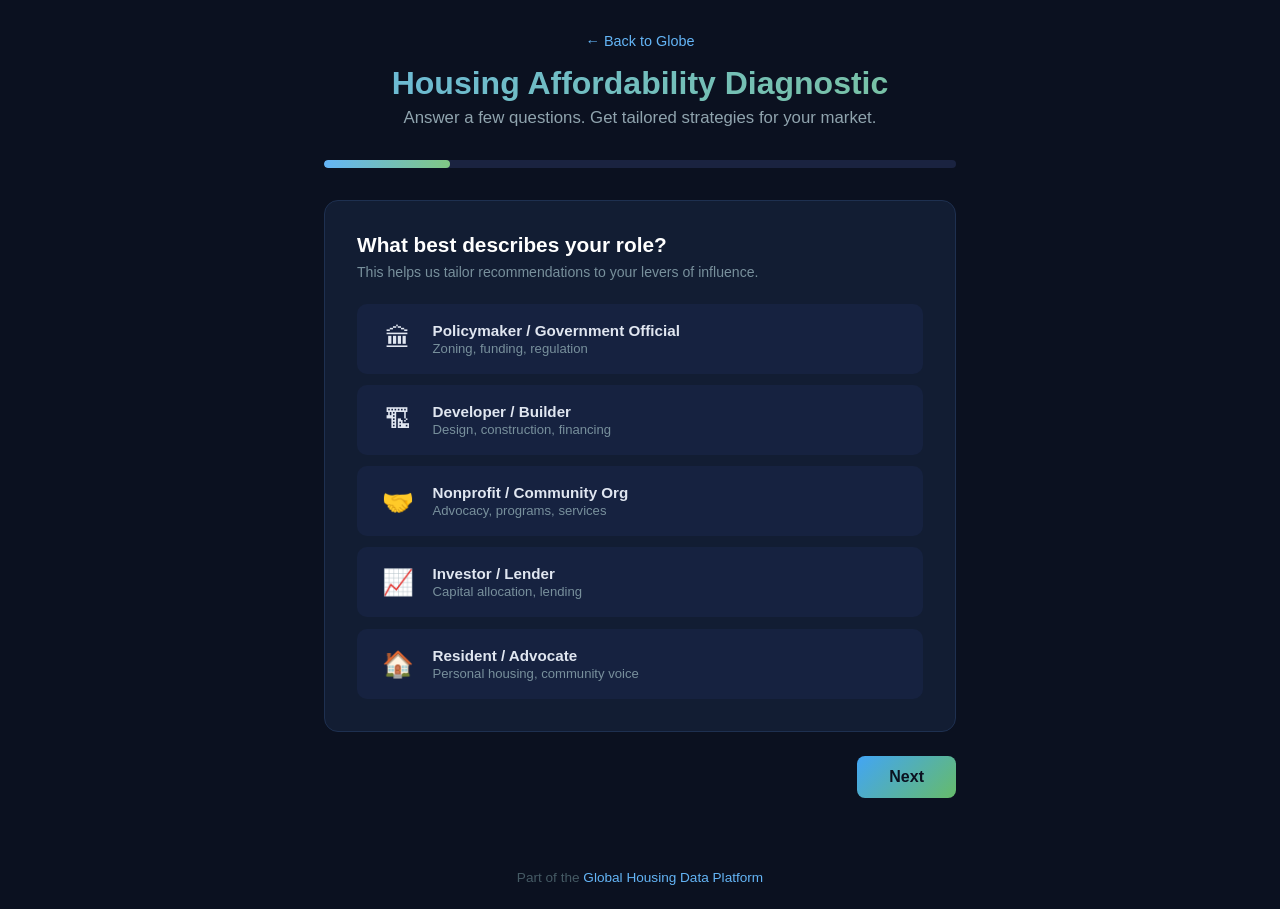
==== diagnostic.html @ 58e86ad8 "Add interactive Housing Affordability Diagnostic tool New standalone page (diagnostic.html) with a 5" ====
<!DOCTYPE html>
<html lang="en">
<head>
    <meta charset="UTF-8">
    <meta name="viewport" content="width=device-width, initial-scale=1.0">
    <title>Housing Affordability Diagnostic Tool</title>
    <link rel="stylesheet" href="diagnostic.css">
    <meta name="description" content="Interactive diagnostic tool for housing affordability — tailored strategies for policymakers, developers, and community organizations.">
</head>
<body>
    <header>
        <a href="index.html" class="back-link">&larr; Back to Globe</a>
        <h1>Housing Affordability Diagnostic</h1>
        <p class="subtitle">Answer a few questions. Get tailored strategies for your market.</p>
    </header>

    <main>
        <!-- Progress Bar -->
        <div class="progress-bar">
            <div class="progress-fill" id="progressFill"></div>
            <span class="progress-label" id="progressLabel">Step 1 of 5</span>
        </div>

        <!-- Question Card Container -->
        <div class="card" id="questionCard">
            <!-- Step content injected by JS -->
        </div>

        <!-- Navigation -->
        <div class="nav-buttons">
            <button id="btnBack" class="btn btn-secondary" onclick="goBack()" style="display:none;">Back</button>
            <button id="btnNext" class="btn btn-primary" onclick="goNext()">Next</button>
        </div>

        <!-- Results Panel (hidden until complete) -->
        <div id="resultsPanel" class="results-panel" style="display:none;">
            <h2>Your Diagnostic Results</h2>
            <div id="resultsContent"></div>
            <div class="results-actions">
                <button class="btn btn-primary" onclick="restartDiagnostic()">Start Over</button>
                <a href="index.html" class="btn btn-secondary">Explore the Globe</a>
            </div>
        </div>
    </main>

    <footer>
        <p>Part of the <a href="index.html">Global Housing Data Platform</a></p>
    </footer>

    <script src="diagnostic.js"></script>
</body>
</html>
---- diagnostic.css ----
*, *::before, *::after {
    box-sizing: border-box;
    margin: 0;
    padding: 0;
}

body {
    font-family: -apple-system, BlinkMacSystemFont, 'Segoe UI', Roboto, Oxygen, sans-serif;
    background: #0b1120;
    color: #e0e6f0;
    min-height: 100vh;
    display: flex;
    flex-direction: column;
}

/* ── Header ── */
header {
    text-align: center;
    padding: 2rem 1.5rem 1rem;
}

.back-link {
    display: inline-block;
    color: #64b5f6;
    text-decoration: none;
    font-size: 0.9rem;
    margin-bottom: 1rem;
    transition: color 0.2s;
}
.back-link:hover { color: #90caf9; }

header h1 {
    font-size: 2rem;
    font-weight: 700;
    background: linear-gradient(135deg, #64b5f6, #81c784);
    -webkit-background-clip: text;
    -webkit-text-fill-color: transparent;
    background-clip: text;
    margin-bottom: 0.4rem;
}

.subtitle {
    color: #90a4ae;
    font-size: 1.05rem;
}

/* ── Main ── */
main {
    flex: 1;
    max-width: 680px;
    width: 100%;
    margin: 0 auto;
    padding: 1rem 1.5rem 3rem;
}

/* ── Progress Bar ── */
.progress-bar {
    position: relative;
    height: 8px;
    background: #1a2340;
    border-radius: 4px;
    margin-bottom: 2rem;
    overflow: hidden;
}

.progress-fill {
    height: 100%;
    width: 20%;
    background: linear-gradient(90deg, #64b5f6, #81c784);
    border-radius: 4px;
    transition: width 0.4s ease;
}

.progress-label {
    position: absolute;
    right: 0;
    top: 14px;
    font-size: 0.78rem;
    color: #607d8b;
}

/* ── Card ── */
.card {
    background: #121d33;
    border: 1px solid #1e3050;
    border-radius: 14px;
    padding: 2rem;
    margin-bottom: 1.5rem;
    min-height: 280px;
    transition: opacity 0.25s ease;
}

.card h2 {
    font-size: 1.3rem;
    margin-bottom: 0.4rem;
    color: #fff;
}

.card p.hint {
    font-size: 0.88rem;
    color: #78909c;
    margin-bottom: 1.5rem;
}

/* ── Option Tiles ── */
.options {
    display: flex;
    flex-direction: column;
    gap: 0.7rem;
}

.option {
    display: flex;
    align-items: center;
    gap: 0.9rem;
    background: #162240;
    border: 2px solid transparent;
    border-radius: 10px;
    padding: 1rem 1.2rem;
    cursor: pointer;
    transition: border-color 0.2s, background 0.2s, transform 0.15s;
}

.option:hover {
    background: #1a2c52;
    border-color: #2a4a7a;
    transform: translateX(3px);
}

.option.selected {
    border-color: #64b5f6;
    background: #1b3260;
}

.option .icon {
    font-size: 1.6rem;
    flex-shrink: 0;
    width: 40px;
    text-align: center;
}

.option .label {
    font-weight: 600;
    font-size: 0.95rem;
    color: #e0e6f0;
}

.option .desc {
    font-size: 0.82rem;
    color: #78909c;
    margin-top: 2px;
}

/* ── Checkbox grid (multi-select) ── */
.checkbox-grid {
    display: grid;
    grid-template-columns: 1fr 1fr;
    gap: 0.6rem;
}

.checkbox-item {
    display: flex;
    align-items: center;
    gap: 0.6rem;
    background: #162240;
    border: 2px solid transparent;
    border-radius: 8px;
    padding: 0.75rem 1rem;
    cursor: pointer;
    transition: border-color 0.2s, background 0.2s;
    font-size: 0.9rem;
}

.checkbox-item:hover {
    background: #1a2c52;
    border-color: #2a4a7a;
}

.checkbox-item.selected {
    border-color: #81c784;
    background: #1b3250;
}

.checkbox-item .check {
    width: 20px;
    height: 20px;
    border: 2px solid #3a5070;
    border-radius: 4px;
    display: flex;
    align-items: center;
    justify-content: center;
    flex-shrink: 0;
    font-size: 0.8rem;
    transition: background 0.2s, border-color 0.2s;
}

.checkbox-item.selected .check {
    background: #81c784;
    border-color: #81c784;
    color: #0b1120;
}

/* ── Slider ── */
.slider-group {
    margin-bottom: 1.2rem;
}

.slider-group label {
    display: block;
    margin-bottom: 0.5rem;
    font-size: 0.9rem;
    color: #b0bec5;
}

.slider-group input[type="range"] {
    width: 100%;
    accent-color: #64b5f6;
}

.slider-labels {
    display: flex;
    justify-content: space-between;
    font-size: 0.78rem;
    color: #607d8b;
    margin-top: 0.25rem;
}

.slider-value {
    text-align: center;
    font-size: 1.1rem;
    font-weight: 700;
    color: #64b5f6;
    margin-top: 0.3rem;
}

/* ── Buttons ── */
.nav-buttons {
    display: flex;
    justify-content: space-between;
    gap: 1rem;
}

.btn {
    padding: 0.75rem 2rem;
    border: none;
    border-radius: 8px;
    font-size: 1rem;
    font-weight: 600;
    cursor: pointer;
    transition: background 0.2s, transform 0.1s;
    text-decoration: none;
    display: inline-block;
    text-align: center;
}

.btn:active { transform: scale(0.97); }

.btn-primary {
    background: linear-gradient(135deg, #42a5f5, #66bb6a);
    color: #0b1120;
    margin-left: auto;
}
.btn-primary:hover {
    background: linear-gradient(135deg, #64b5f6, #81c784);
}

.btn-secondary {
    background: #1a2340;
    color: #90a4ae;
    border: 1px solid #2a3a5a;
}
.btn-secondary:hover {
    background: #1e2d50;
    color: #b0bec5;
}

/* ── Results Panel ── */
.results-panel {
    animation: fadeUp 0.5s ease;
}

.results-panel h2 {
    font-size: 1.5rem;
    margin-bottom: 1.5rem;
    background: linear-gradient(135deg, #64b5f6, #81c784);
    -webkit-background-clip: text;
    -webkit-text-fill-color: transparent;
    background-clip: text;
}

.result-section {
    background: #121d33;
    border: 1px solid #1e3050;
    border-radius: 12px;
    padding: 1.5rem;
    margin-bottom: 1.2rem;
}

.result-section h3 {
    font-size: 1.1rem;
    color: #fff;
    margin-bottom: 0.6rem;
    display: flex;
    align-items: center;
    gap: 0.5rem;
}

.result-section ul {
    list-style: none;
    padding: 0;
}

.result-section li {
    padding: 0.5rem 0;
    border-bottom: 1px solid #1a2540;
    font-size: 0.92rem;
    color: #b0bec5;
    line-height: 1.5;
}

.result-section li:last-child { border-bottom: none; }

.result-section li strong {
    color: #e0e6f0;
}

.tag {
    display: inline-block;
    font-size: 0.75rem;
    font-weight: 600;
    padding: 0.2rem 0.6rem;
    border-radius: 20px;
    margin-right: 0.4rem;
    margin-bottom: 0.3rem;
}

.tag-high { background: #2e7d32; color: #c8e6c9; }
.tag-medium { background: #f57f17; color: #fff8e1; }
.tag-quick { background: #1565c0; color: #bbdefb; }

.impact-bar {
    height: 6px;
    background: #1a2340;
    border-radius: 3px;
    margin-top: 0.4rem;
    overflow: hidden;
}

.impact-bar-fill {
    height: 100%;
    border-radius: 3px;
    transition: width 0.6s ease;
}

.impact-high { background: #66bb6a; }
.impact-medium { background: #ffa726; }
.impact-low { background: #42a5f5; }

.results-actions {
    display: flex;
    gap: 1rem;
    margin-top: 2rem;
    justify-content: center;
}

.profile-summary {
    background: #0e1828;
    border: 1px solid #1e3050;
    border-radius: 10px;
    padding: 1.2rem;
    margin-bottom: 1.5rem;
    display: flex;
    flex-wrap: wrap;
    gap: 0.8rem;
}

.profile-item {
    font-size: 0.85rem;
    color: #78909c;
}

.profile-item span {
    color: #64b5f6;
    font-weight: 600;
}

/* ── Animations ── */
@keyframes fadeUp {
    from { opacity: 0; transform: translateY(20px); }
    to   { opacity: 1; transform: translateY(0); }
}

/* ── Footer ── */
footer {
    text-align: center;
    padding: 1.5rem;
    color: #455a64;
    font-size: 0.85rem;
}

footer a { color: #64b5f6; text-decoration: none; }
footer a:hover { text-decoration: underline; }

/* ── Responsive ── */
@media (max-width: 600px) {
    main { padding: 1rem; }
    .card { padding: 1.5rem; }
    .checkbox-grid { grid-template-columns: 1fr; }
    header h1 { font-size: 1.5rem; }
    .btn { padding: 0.65rem 1.4rem; font-size: 0.9rem; }
}
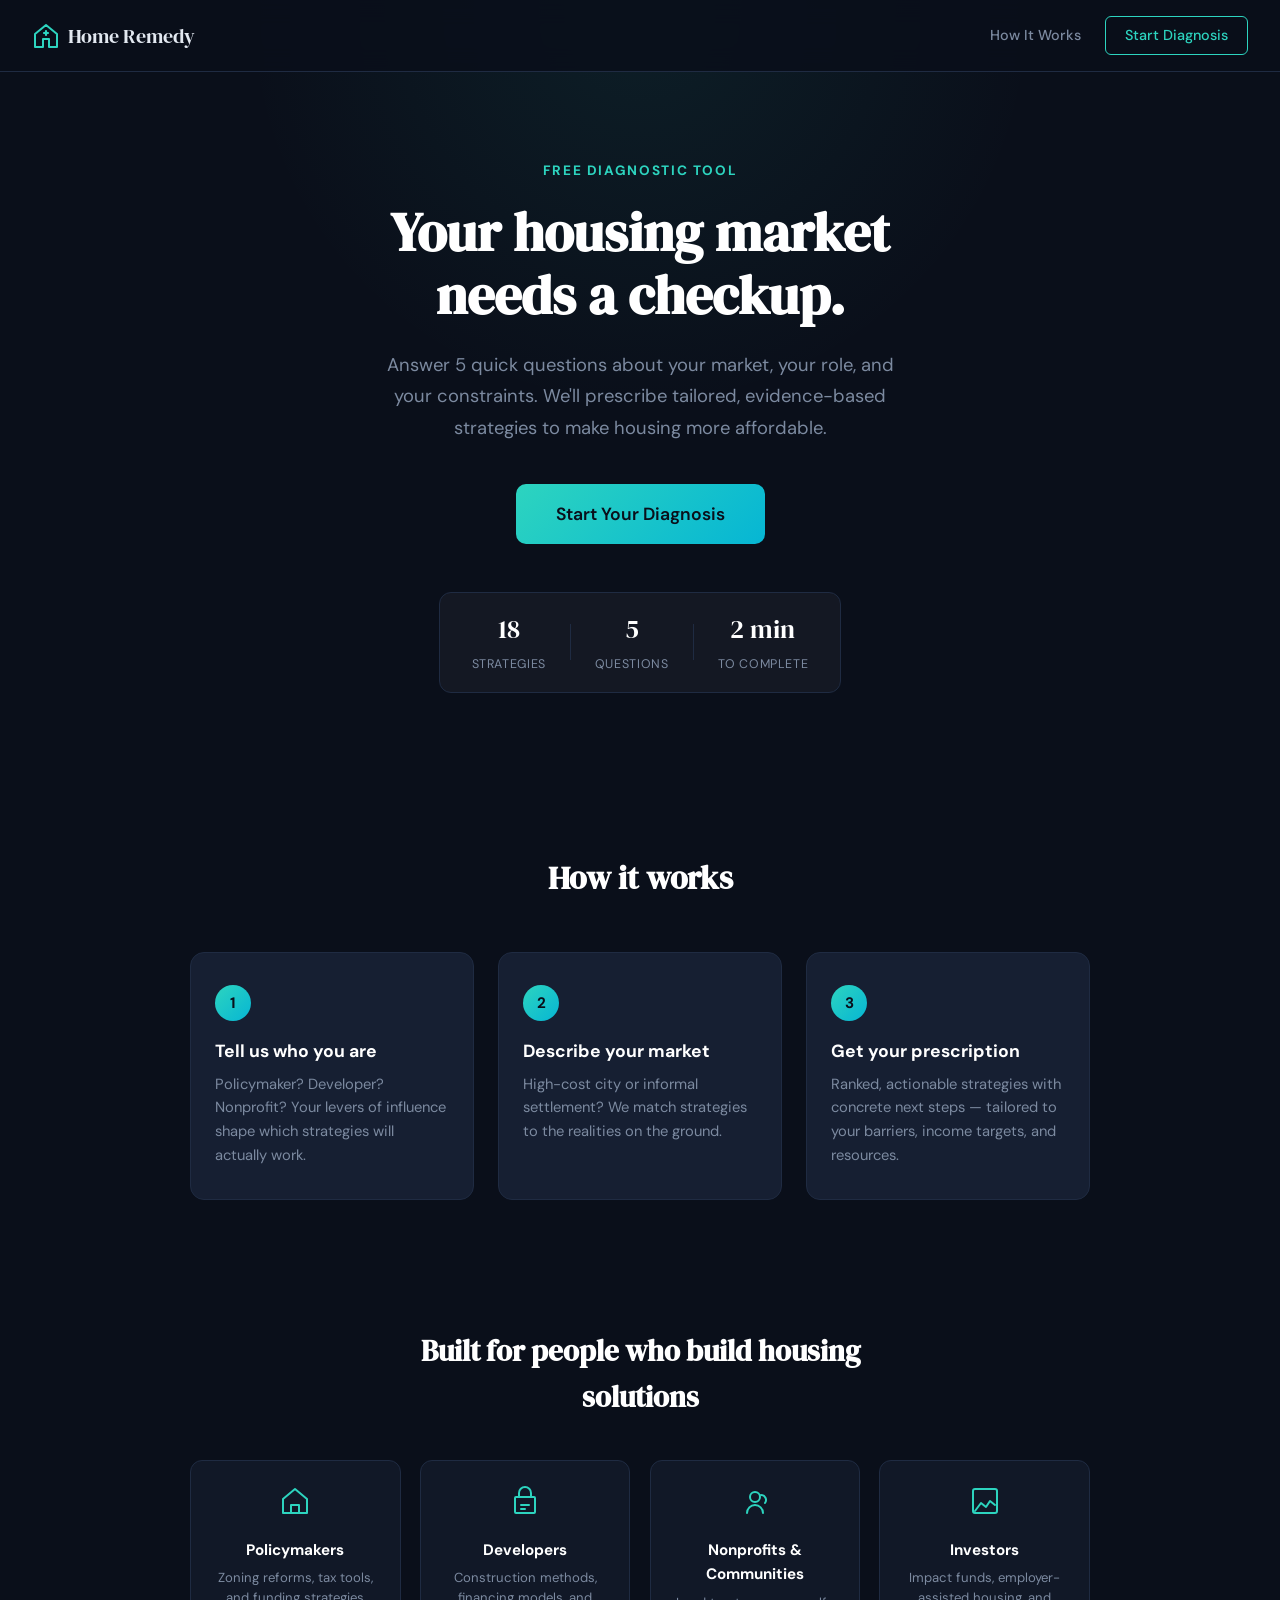
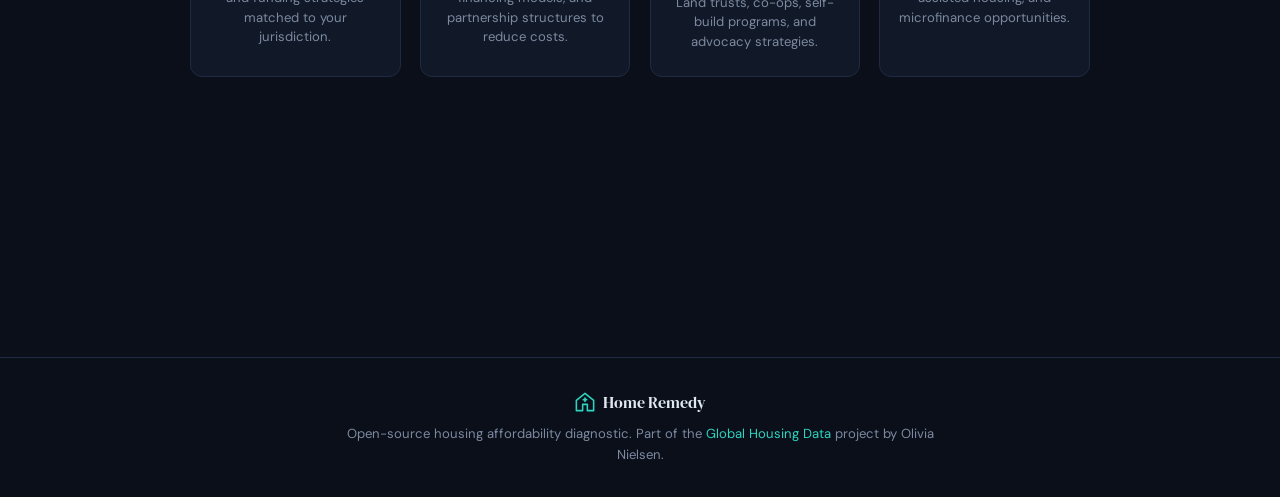
==== commit 4870be7a: "Rebrand diagnostic as Home Remedy — standalone housing affordability site Full redesign with its own" ====
--- a/diagnostic.html
+++ b/diagnostic.html
@@ -3,48 +3,162 @@
 <head>
     <meta charset="UTF-8">
     <meta name="viewport" content="width=device-width, initial-scale=1.0">
-    <title>Housing Affordability Diagnostic Tool</title>
+    <title>Home Remedy — Prescriptions for Housing Affordability</title>
     <link rel="stylesheet" href="diagnostic.css">
-    <meta name="description" content="Interactive diagnostic tool for housing affordability — tailored strategies for policymakers, developers, and community organizations.">
+    <meta name="description" content="Home Remedy: Answer 5 quick questions about your housing market and get tailored, actionable strategies to improve affordability. Built for policymakers, developers, and communities.">
+    <meta property="og:title" content="Home Remedy — Housing Affordability Diagnostic">
+    <meta property="og:description" content="5 questions. Tailored strategies. Take the free housing affordability diagnostic.">
+    <meta property="og:type" content="website">
+    <link rel="preconnect" href="https://fonts.googleapis.com">
+    <link rel="preconnect" href="https://fonts.gstatic.com" crossorigin>
+    <link href="https://fonts.googleapis.com/css2?family=DM+Sans:ital,wght@0,400;0,500;0,700&family=DM+Serif+Display&display=swap" rel="stylesheet">
 </head>
 <body>
-    <header>
-        <a href="index.html" class="back-link">&larr; Back to Globe</a>
-        <h1>Housing Affordability Diagnostic</h1>
-        <p class="subtitle">Answer a few questions. Get tailored strategies for your market.</p>
-    </header>
 
-    <main>
-        <!-- Progress Bar -->
-        <div class="progress-bar">
-            <div class="progress-fill" id="progressFill"></div>
-            <span class="progress-label" id="progressLabel">Step 1 of 5</span>
+    <!-- ── Navigation ── -->
+    <nav class="site-nav">
+        <a href="diagnostic.html" class="nav-logo">
+            <svg class="logo-icon" width="28" height="28" viewBox="0 0 28 28" fill="none">
+                <path d="M14 3L3 12v13h8v-8h6v8h8V12L14 3z" stroke="currentColor" stroke-width="2" stroke-linejoin="round" fill="none"/>
+                <path d="M12 11h4M14 9v4" stroke="currentColor" stroke-width="2.2" stroke-linecap="round"/>
+            </svg>
+            Home Remedy
+        </a>
+        <div class="nav-links">
+            <a href="#how-it-works">How It Works</a>
+            <a href="#diagnostic" class="nav-cta">Start Diagnosis</a>
         </div>
+    </nav>
 
-        <!-- Question Card Container -->
-        <div class="card" id="questionCard">
-            <!-- Step content injected by JS -->
-        </div>
-
-        <!-- Navigation -->
-        <div class="nav-buttons">
-            <button id="btnBack" class="btn btn-secondary" onclick="goBack()" style="display:none;">Back</button>
-            <button id="btnNext" class="btn btn-primary" onclick="goNext()">Next</button>
-        </div>
-
-        <!-- Results Panel (hidden until complete) -->
-        <div id="resultsPanel" class="results-panel" style="display:none;">
-            <h2>Your Diagnostic Results</h2>
-            <div id="resultsContent"></div>
-            <div class="results-actions">
-                <button class="btn btn-primary" onclick="restartDiagnostic()">Start Over</button>
-                <a href="index.html" class="btn btn-secondary">Explore the Globe</a>
+    <!-- ── Hero ── -->
+    <section class="hero" id="hero">
+        <div class="hero-inner">
+            <p class="hero-eyebrow">Free diagnostic tool</p>
+            <h1>Your housing market<br>needs a checkup.</h1>
+            <p class="hero-sub">Answer 5 quick questions about your market, your role, and your constraints. We'll prescribe tailored, evidence-based strategies to make housing more affordable.</p>
+            <div class="hero-actions">
+                <a href="#diagnostic" class="btn btn-primary btn-lg" onclick="startDiagnostic()">Start Your Diagnosis</a>
+            </div>
+            <div class="hero-stats">
+                <div class="hero-stat">
+                    <span class="stat-number">18</span>
+                    <span class="stat-label">Strategies</span>
+                </div>
+                <div class="hero-stat-divider"></div>
+                <div class="hero-stat">
+                    <span class="stat-number">5</span>
+                    <span class="stat-label">Questions</span>
+                </div>
+                <div class="hero-stat-divider"></div>
+                <div class="hero-stat">
+                    <span class="stat-number">2 min</span>
+                    <span class="stat-label">To complete</span>
+                </div>
             </div>
         </div>
-    </main>
+        <div class="hero-bg-glow"></div>
+    </section>
 
-    <footer>
-        <p>Part of the <a href="index.html">Global Housing Data Platform</a></p>
+    <!-- ── How It Works ── -->
+    <section class="how-section" id="how-it-works">
+        <h2>How it works</h2>
+        <div class="steps-grid">
+            <div class="step-card">
+                <div class="step-number">1</div>
+                <h3>Tell us who you are</h3>
+                <p>Policymaker? Developer? Nonprofit? Your levers of influence shape which strategies will actually work.</p>
+            </div>
+            <div class="step-card">
+                <div class="step-number">2</div>
+                <h3>Describe your market</h3>
+                <p>High-cost city or informal settlement? We match strategies to the realities on the ground.</p>
+            </div>
+            <div class="step-card">
+                <div class="step-number">3</div>
+                <h3>Get your prescription</h3>
+                <p>Ranked, actionable strategies with concrete next steps — tailored to your barriers, income targets, and resources.</p>
+            </div>
+        </div>
+    </section>
+
+    <!-- ── Who It's For ── -->
+    <section class="audience-section">
+        <h2>Built for people who build housing solutions</h2>
+        <div class="audience-grid">
+            <div class="audience-card">
+                <div class="audience-icon">
+                    <svg width="32" height="32" viewBox="0 0 32 32" fill="none"><path d="M16 4L4 14v14h24V14L16 4z" stroke="currentColor" stroke-width="2" stroke-linejoin="round"/><path d="M12 28v-8h8v8" stroke="currentColor" stroke-width="2" stroke-linejoin="round"/></svg>
+                </div>
+                <h3>Policymakers</h3>
+                <p>Zoning reforms, tax tools, and funding strategies matched to your jurisdiction.</p>
+            </div>
+            <div class="audience-card">
+                <div class="audience-icon">
+                    <svg width="32" height="32" viewBox="0 0 32 32" fill="none"><rect x="6" y="12" width="20" height="16" rx="1" stroke="currentColor" stroke-width="2"/><path d="M10 12V8a6 6 0 0112 0v4" stroke="currentColor" stroke-width="2"/><path d="M12 20h8M12 24h4" stroke="currentColor" stroke-width="2" stroke-linecap="round"/></svg>
+                </div>
+                <h3>Developers</h3>
+                <p>Construction methods, financing models, and partnership structures to reduce costs.</p>
+            </div>
+            <div class="audience-card">
+                <div class="audience-icon">
+                    <svg width="32" height="32" viewBox="0 0 32 32" fill="none"><circle cx="16" cy="12" r="5" stroke="currentColor" stroke-width="2"/><path d="M8 28c0-4.4 3.6-8 8-8s8 3.6 8 8" stroke="currentColor" stroke-width="2" stroke-linecap="round"/><path d="M22 10a5 5 0 014 8" stroke="currentColor" stroke-width="2" stroke-linecap="round"/></svg>
+                </div>
+                <h3>Nonprofits & Communities</h3>
+                <p>Land trusts, co-ops, self-build programs, and advocacy strategies.</p>
+            </div>
+            <div class="audience-card">
+                <div class="audience-icon">
+                    <svg width="32" height="32" viewBox="0 0 32 32" fill="none"><path d="M6 26l6-8 5 4 4-6 5 4" stroke="currentColor" stroke-width="2" stroke-linecap="round" stroke-linejoin="round"/><rect x="4" y="4" width="24" height="24" rx="2" stroke="currentColor" stroke-width="2"/></svg>
+                </div>
+                <h3>Investors</h3>
+                <p>Impact funds, employer-assisted housing, and microfinance opportunities.</p>
+            </div>
+        </div>
+    </section>
+
+    <!-- ── Diagnostic Tool ── -->
+    <section class="diagnostic-section" id="diagnostic">
+        <div class="diagnostic-container">
+            <!-- Progress Bar -->
+            <div class="progress-bar" id="progressBar" style="display:none;">
+                <div class="progress-fill" id="progressFill"></div>
+                <span class="progress-label" id="progressLabel">Step 1 of 5</span>
+            </div>
+
+            <!-- Question Card -->
+            <div class="card" id="questionCard" style="display:none;"></div>
+
+            <!-- Navigation -->
+            <div class="nav-buttons" id="navButtons" style="display:none;">
+                <button id="btnBack" class="btn btn-secondary" onclick="goBack()" style="display:none;">Back</button>
+                <button id="btnNext" class="btn btn-primary" onclick="goNext()">Next</button>
+            </div>
+
+            <!-- Results -->
+            <div id="resultsPanel" class="results-panel" style="display:none;">
+                <h2>Your Prescription</h2>
+                <p class="results-subtitle">Based on your answers, here are the strategies most likely to move the needle.</p>
+                <div id="resultsContent"></div>
+                <div class="results-actions">
+                    <button class="btn btn-primary" onclick="restartDiagnostic()">Run Again</button>
+                    <a href="index.html" class="btn btn-outline">Explore Global Data</a>
+                </div>
+            </div>
+        </div>
+    </section>
+
+    <!-- ── Footer ── -->
+    <footer class="site-footer">
+        <div class="footer-inner">
+            <div class="footer-brand">
+                <svg class="logo-icon" width="22" height="22" viewBox="0 0 28 28" fill="none">
+                    <path d="M14 3L3 12v13h8v-8h6v8h8V12L14 3z" stroke="currentColor" stroke-width="2" stroke-linejoin="round" fill="none"/>
+                    <path d="M12 11h4M14 9v4" stroke="currentColor" stroke-width="2.2" stroke-linecap="round"/>
+                </svg>
+                Home Remedy
+            </div>
+            <p class="footer-note">Open-source housing affordability diagnostic. Part of the <a href="index.html">Global Housing Data</a> project by Olivia Nielsen.</p>
+        </div>
     </footer>
 
     <script src="diagnostic.js"></script>
--- a/diagnostic.css
+++ b/diagnostic.css
@@ -1,64 +1,310 @@
+/* ═══════════════════════════════════════════════
+   Home Remedy — Prescriptions for Housing Affordability
+   ═══════════════════════════════════════════════ */
+
+:root {
+    --bg:       #0a0f1a;
+    --surface:  #111827;
+    --card:     #161f32;
+    --border:   #1f2b42;
+    --text:     #e2e8f0;
+    --muted:    #7c8aa0;
+    --accent:   #2dd4bf;
+    --accent2:  #f97316;
+    --grad:     linear-gradient(135deg, #2dd4bf, #06b6d4);
+    --font:     'DM Sans', -apple-system, BlinkMacSystemFont, 'Segoe UI', sans-serif;
+    --serif:    'DM Serif Display', Georgia, serif;
+}
+
 *, *::before, *::after {
     box-sizing: border-box;
     margin: 0;
     padding: 0;
 }
 
+html {
+    scroll-behavior: smooth;
+}
+
 body {
-    font-family: -apple-system, BlinkMacSystemFont, 'Segoe UI', Roboto, Oxygen, sans-serif;
-    background: #0b1120;
-    color: #e0e6f0;
-    min-height: 100vh;
-    display: flex;
-    flex-direction: column;
-}
-
-/* ── Header ── */
-header {
-    text-align: center;
-    padding: 2rem 1.5rem 1rem;
-}
-
-.back-link {
-    display: inline-block;
-    color: #64b5f6;
+    font-family: var(--font);
+    background: var(--bg);
+    color: var(--text);
+    line-height: 1.6;
+    -webkit-font-smoothing: antialiased;
+}
+
+/* ── Navigation ── */
+.site-nav {
+    position: fixed;
+    top: 0;
+    left: 0;
+    right: 0;
+    z-index: 100;
+    display: flex;
+    align-items: center;
+    justify-content: space-between;
+    padding: 1rem 2rem;
+    background: rgba(10, 15, 26, 0.85);
+    backdrop-filter: blur(12px);
+    border-bottom: 1px solid var(--border);
+}
+
+.nav-logo {
+    display: flex;
+    align-items: center;
+    gap: 0.5rem;
+    font-family: var(--serif);
+    font-size: 1.25rem;
+    color: var(--text);
+    text-decoration: none;
+}
+
+.logo-icon { color: var(--accent); }
+
+.nav-links {
+    display: flex;
+    align-items: center;
+    gap: 1.5rem;
+}
+
+.nav-links a {
+    color: var(--muted);
     text-decoration: none;
     font-size: 0.9rem;
+    font-weight: 500;
+    transition: color 0.2s;
+}
+
+.nav-links a:hover { color: var(--text); }
+
+.nav-cta {
+    padding: 0.45rem 1.2rem !important;
+    border: 1.5px solid var(--accent) !important;
+    border-radius: 6px;
+    color: var(--accent) !important;
+    transition: background 0.2s, color 0.2s !important;
+}
+
+.nav-cta:hover {
+    background: var(--accent) !important;
+    color: var(--bg) !important;
+}
+
+/* ── Hero ── */
+.hero {
+    position: relative;
+    padding: 10rem 2rem 5rem;
+    text-align: center;
+    overflow: hidden;
+}
+
+.hero-inner {
+    max-width: 700px;
+    margin: 0 auto;
+    position: relative;
+    z-index: 1;
+}
+
+.hero-eyebrow {
+    font-size: 0.85rem;
+    font-weight: 700;
+    letter-spacing: 0.12em;
+    text-transform: uppercase;
+    color: var(--accent);
+    margin-bottom: 1.2rem;
+}
+
+.hero h1 {
+    font-family: var(--serif);
+    font-size: 3.4rem;
+    line-height: 1.15;
+    color: #fff;
+    margin-bottom: 1.5rem;
+}
+
+.hero-sub {
+    font-size: 1.15rem;
+    color: var(--muted);
+    max-width: 520px;
+    margin: 0 auto 2.5rem;
+    line-height: 1.7;
+}
+
+.hero-actions {
+    margin-bottom: 3rem;
+}
+
+.hero-stats {
+    display: inline-flex;
+    align-items: center;
+    gap: 1.5rem;
+    padding: 1rem 2rem;
+    background: rgba(255,255,255,0.04);
+    border: 1px solid var(--border);
+    border-radius: 12px;
+}
+
+.hero-stat { text-align: center; }
+
+.stat-number {
+    display: block;
+    font-family: var(--serif);
+    font-size: 1.6rem;
+    color: #fff;
+}
+
+.stat-label {
+    font-size: 0.78rem;
+    color: var(--muted);
+    text-transform: uppercase;
+    letter-spacing: 0.05em;
+}
+
+.hero-stat-divider {
+    width: 1px;
+    height: 36px;
+    background: var(--border);
+}
+
+.hero-bg-glow {
+    position: absolute;
+    top: -50%;
+    left: 50%;
+    transform: translateX(-50%);
+    width: 800px;
+    height: 800px;
+    background: radial-gradient(circle, rgba(45,212,191,0.08) 0%, transparent 70%);
+    pointer-events: none;
+}
+
+/* ── How It Works ── */
+.how-section {
+    padding: 5rem 2rem;
+    text-align: center;
+}
+
+.how-section h2 {
+    font-family: var(--serif);
+    font-size: 2rem;
+    color: #fff;
+    margin-bottom: 3rem;
+}
+
+.steps-grid {
+    display: grid;
+    grid-template-columns: repeat(3, 1fr);
+    gap: 1.5rem;
+    max-width: 900px;
+    margin: 0 auto;
+}
+
+.step-card {
+    background: var(--card);
+    border: 1px solid var(--border);
+    border-radius: 14px;
+    padding: 2rem 1.5rem;
+    text-align: left;
+}
+
+.step-number {
+    display: inline-flex;
+    align-items: center;
+    justify-content: center;
+    width: 36px;
+    height: 36px;
+    background: var(--grad);
+    color: var(--bg);
+    font-weight: 700;
+    font-size: 0.95rem;
+    border-radius: 50%;
     margin-bottom: 1rem;
-    transition: color 0.2s;
-}
-.back-link:hover { color: #90caf9; }
-
-header h1 {
-    font-size: 2rem;
-    font-weight: 700;
-    background: linear-gradient(135deg, #64b5f6, #81c784);
-    -webkit-background-clip: text;
-    -webkit-text-fill-color: transparent;
-    background-clip: text;
+}
+
+.step-card h3 {
+    font-size: 1.1rem;
+    color: #fff;
+    margin-bottom: 0.5rem;
+}
+
+.step-card p {
+    font-size: 0.92rem;
+    color: var(--muted);
+    line-height: 1.6;
+}
+
+/* ── Audience ── */
+.audience-section {
+    padding: 3rem 2rem 5rem;
+    text-align: center;
+}
+
+.audience-section h2 {
+    font-family: var(--serif);
+    font-size: 1.8rem;
+    color: #fff;
+    margin-bottom: 2.5rem;
+    max-width: 500px;
+    margin-left: auto;
+    margin-right: auto;
+}
+
+.audience-grid {
+    display: grid;
+    grid-template-columns: repeat(4, 1fr);
+    gap: 1.2rem;
+    max-width: 900px;
+    margin: 0 auto;
+}
+
+.audience-card {
+    background: var(--surface);
+    border: 1px solid var(--border);
+    border-radius: 12px;
+    padding: 1.5rem 1rem;
+    text-align: center;
+    transition: border-color 0.2s, transform 0.2s;
+}
+
+.audience-card:hover {
+    border-color: var(--accent);
+    transform: translateY(-3px);
+}
+
+.audience-icon {
+    color: var(--accent);
+    margin-bottom: 0.8rem;
+}
+
+.audience-card h3 {
+    font-size: 0.95rem;
+    color: #fff;
     margin-bottom: 0.4rem;
 }
 
-.subtitle {
-    color: #90a4ae;
-    font-size: 1.05rem;
-}
-
-/* ── Main ── */
-main {
-    flex: 1;
+.audience-card p {
+    font-size: 0.82rem;
+    color: var(--muted);
+    line-height: 1.5;
+}
+
+/* ── Diagnostic Section ── */
+.diagnostic-section {
+    padding: 3rem 2rem 5rem;
+    min-height: 200px;
+}
+
+.diagnostic-container {
     max-width: 680px;
-    width: 100%;
     margin: 0 auto;
-    padding: 1rem 1.5rem 3rem;
 }
 
 /* ── Progress Bar ── */
 .progress-bar {
     position: relative;
-    height: 8px;
-    background: #1a2340;
-    border-radius: 4px;
+    height: 6px;
+    background: var(--surface);
+    border-radius: 3px;
     margin-bottom: 2rem;
     overflow: hidden;
 }
@@ -66,39 +312,40 @@
 .progress-fill {
     height: 100%;
     width: 20%;
-    background: linear-gradient(90deg, #64b5f6, #81c784);
-    border-radius: 4px;
+    background: var(--grad);
+    border-radius: 3px;
     transition: width 0.4s ease;
 }
 
 .progress-label {
     position: absolute;
     right: 0;
-    top: 14px;
+    top: 12px;
     font-size: 0.78rem;
-    color: #607d8b;
-}
-
-/* ── Card ── */
+    color: var(--muted);
+}
+
+/* ── Question Card ── */
 .card {
-    background: #121d33;
-    border: 1px solid #1e3050;
-    border-radius: 14px;
-    padding: 2rem;
+    background: var(--card);
+    border: 1px solid var(--border);
+    border-radius: 16px;
+    padding: 2.5rem 2rem;
     margin-bottom: 1.5rem;
     min-height: 280px;
-    transition: opacity 0.25s ease;
+    animation: fadeUp 0.35s ease;
 }
 
 .card h2 {
-    font-size: 1.3rem;
-    margin-bottom: 0.4rem;
+    font-family: var(--serif);
+    font-size: 1.4rem;
+    margin-bottom: 0.3rem;
     color: #fff;
 }
 
 .card p.hint {
     font-size: 0.88rem;
-    color: #78909c;
+    color: var(--muted);
     margin-bottom: 1.5rem;
 }
 
@@ -106,14 +353,14 @@
 .options {
     display: flex;
     flex-direction: column;
-    gap: 0.7rem;
+    gap: 0.6rem;
 }
 
 .option {
     display: flex;
     align-items: center;
     gap: 0.9rem;
-    background: #162240;
+    background: var(--surface);
     border: 2px solid transparent;
     border-radius: 10px;
     padding: 1rem 1.2rem;
@@ -122,36 +369,36 @@
 }
 
 .option:hover {
-    background: #1a2c52;
-    border-color: #2a4a7a;
+    background: #1a2744;
+    border-color: #2a4a6a;
     transform: translateX(3px);
 }
 
 .option.selected {
-    border-color: #64b5f6;
-    background: #1b3260;
+    border-color: var(--accent);
+    background: rgba(45,212,191,0.08);
 }
 
 .option .icon {
-    font-size: 1.6rem;
+    font-size: 1.5rem;
     flex-shrink: 0;
-    width: 40px;
+    width: 36px;
     text-align: center;
 }
 
 .option .label {
     font-weight: 600;
     font-size: 0.95rem;
-    color: #e0e6f0;
+    color: var(--text);
 }
 
 .option .desc {
     font-size: 0.82rem;
-    color: #78909c;
-    margin-top: 2px;
-}
-
-/* ── Checkbox grid (multi-select) ── */
+    color: var(--muted);
+    margin-top: 1px;
+}
+
+/* ── Checkbox Grid ── */
 .checkbox-grid {
     display: grid;
     grid-template-columns: 1fr 1fr;
@@ -162,7 +409,7 @@
     display: flex;
     align-items: center;
     gap: 0.6rem;
-    background: #162240;
+    background: var(--surface);
     border: 2px solid transparent;
     border-radius: 8px;
     padding: 0.75rem 1rem;
@@ -172,13 +419,13 @@
 }
 
 .checkbox-item:hover {
-    background: #1a2c52;
-    border-color: #2a4a7a;
+    background: #1a2744;
+    border-color: #2a4a6a;
 }
 
 .checkbox-item.selected {
-    border-color: #81c784;
-    background: #1b3250;
+    border-color: var(--accent);
+    background: rgba(45,212,191,0.08);
 }
 
 .checkbox-item .check {
@@ -195,42 +442,9 @@
 }
 
 .checkbox-item.selected .check {
-    background: #81c784;
-    border-color: #81c784;
-    color: #0b1120;
-}
-
-/* ── Slider ── */
-.slider-group {
-    margin-bottom: 1.2rem;
-}
-
-.slider-group label {
-    display: block;
-    margin-bottom: 0.5rem;
-    font-size: 0.9rem;
-    color: #b0bec5;
-}
-
-.slider-group input[type="range"] {
-    width: 100%;
-    accent-color: #64b5f6;
-}
-
-.slider-labels {
-    display: flex;
-    justify-content: space-between;
-    font-size: 0.78rem;
-    color: #607d8b;
-    margin-top: 0.25rem;
-}
-
-.slider-value {
-    text-align: center;
-    font-size: 1.1rem;
-    font-weight: 700;
-    color: #64b5f6;
-    margin-top: 0.3rem;
+    background: var(--accent);
+    border-color: var(--accent);
+    color: var(--bg);
 }
 
 /* ── Buttons ── */
@@ -244,10 +458,11 @@
     padding: 0.75rem 2rem;
     border: none;
     border-radius: 8px;
+    font-family: var(--font);
     font-size: 1rem;
     font-weight: 600;
     cursor: pointer;
-    transition: background 0.2s, transform 0.1s;
+    transition: background 0.2s, transform 0.1s, box-shadow 0.2s;
     text-decoration: none;
     display: inline-block;
     text-align: center;
@@ -256,53 +471,108 @@
 .btn:active { transform: scale(0.97); }
 
 .btn-primary {
-    background: linear-gradient(135deg, #42a5f5, #66bb6a);
-    color: #0b1120;
+    background: var(--grad);
+    color: var(--bg);
     margin-left: auto;
 }
+
 .btn-primary:hover {
-    background: linear-gradient(135deg, #64b5f6, #81c784);
+    box-shadow: 0 4px 20px rgba(45,212,191,0.3);
+}
+
+.btn-lg {
+    padding: 1rem 2.5rem;
+    font-size: 1.1rem;
+    border-radius: 10px;
 }
 
 .btn-secondary {
-    background: #1a2340;
-    color: #90a4ae;
-    border: 1px solid #2a3a5a;
-}
+    background: var(--surface);
+    color: var(--muted);
+    border: 1px solid var(--border);
+}
+
 .btn-secondary:hover {
-    background: #1e2d50;
-    color: #b0bec5;
-}
-
-/* ── Results Panel ── */
+    background: var(--card);
+    color: var(--text);
+}
+
+.btn-outline {
+    background: transparent;
+    color: var(--accent);
+    border: 1.5px solid var(--accent);
+    padding: 0.75rem 2rem;
+    border-radius: 8px;
+    font-family: var(--font);
+    font-size: 1rem;
+    font-weight: 600;
+    cursor: pointer;
+    text-decoration: none;
+    display: inline-block;
+    transition: background 0.2s, color 0.2s;
+}
+
+.btn-outline:hover {
+    background: var(--accent);
+    color: var(--bg);
+}
+
+/* ── Results ── */
 .results-panel {
     animation: fadeUp 0.5s ease;
 }
 
 .results-panel h2 {
-    font-size: 1.5rem;
+    font-family: var(--serif);
+    font-size: 2rem;
+    color: #fff;
+    margin-bottom: 0.3rem;
+}
+
+.results-subtitle {
+    color: var(--muted);
+    font-size: 1rem;
+    margin-bottom: 2rem;
+}
+
+.profile-summary {
+    background: var(--surface);
+    border: 1px solid var(--border);
+    border-radius: 12px;
+    padding: 1.2rem 1.5rem;
     margin-bottom: 1.5rem;
-    background: linear-gradient(135deg, #64b5f6, #81c784);
-    -webkit-background-clip: text;
-    -webkit-text-fill-color: transparent;
-    background-clip: text;
+    display: flex;
+    flex-wrap: wrap;
+    gap: 0.5rem 1.5rem;
+}
+
+.profile-item {
+    font-size: 0.85rem;
+    color: var(--muted);
+}
+
+.profile-item span {
+    color: var(--accent);
+    font-weight: 600;
 }
 
 .result-section {
-    background: #121d33;
-    border: 1px solid #1e3050;
-    border-radius: 12px;
+    background: var(--card);
+    border: 1px solid var(--border);
+    border-radius: 14px;
     padding: 1.5rem;
-    margin-bottom: 1.2rem;
+    margin-bottom: 1rem;
+    transition: border-color 0.2s;
+}
+
+.result-section:hover {
+    border-color: #2a3d5a;
 }
 
 .result-section h3 {
     font-size: 1.1rem;
     color: #fff;
-    margin-bottom: 0.6rem;
-    display: flex;
-    align-items: center;
-    gap: 0.5rem;
+    margin-bottom: 0.4rem;
 }
 
 .result-section ul {
@@ -311,101 +581,114 @@
 }
 
 .result-section li {
-    padding: 0.5rem 0;
-    border-bottom: 1px solid #1a2540;
-    font-size: 0.92rem;
-    color: #b0bec5;
-    line-height: 1.5;
+    padding: 0.45rem 0;
+    border-bottom: 1px solid rgba(255,255,255,0.04);
+    font-size: 0.9rem;
+    color: #94a3b8;
+    line-height: 1.55;
 }
 
 .result-section li:last-child { border-bottom: none; }
-
-.result-section li strong {
-    color: #e0e6f0;
-}
 
 .tag {
     display: inline-block;
-    font-size: 0.75rem;
-    font-weight: 600;
-    padding: 0.2rem 0.6rem;
+    font-size: 0.72rem;
+    font-weight: 700;
+    padding: 0.2rem 0.65rem;
     border-radius: 20px;
-    margin-right: 0.4rem;
+    margin-right: 0.35rem;
     margin-bottom: 0.3rem;
-}
-
-.tag-high { background: #2e7d32; color: #c8e6c9; }
-.tag-medium { background: #f57f17; color: #fff8e1; }
-.tag-quick { background: #1565c0; color: #bbdefb; }
+    letter-spacing: 0.02em;
+}
+
+.tag-high    { background: rgba(45,212,191,0.15); color: #2dd4bf; }
+.tag-medium  { background: rgba(249,115,22,0.15); color: #fb923c; }
+.tag-quick   { background: rgba(96,165,250,0.15); color: #60a5fa; }
 
 .impact-bar {
-    height: 6px;
-    background: #1a2340;
-    border-radius: 3px;
-    margin-top: 0.4rem;
+    height: 4px;
+    background: var(--surface);
+    border-radius: 2px;
+    margin-top: 0.5rem;
     overflow: hidden;
 }
 
 .impact-bar-fill {
     height: 100%;
-    border-radius: 3px;
+    border-radius: 2px;
     transition: width 0.6s ease;
 }
 
-.impact-high { background: #66bb6a; }
-.impact-medium { background: #ffa726; }
-.impact-low { background: #42a5f5; }
+.impact-high   { background: var(--accent); }
+.impact-medium { background: var(--accent2); }
+.impact-low    { background: #60a5fa; }
 
 .results-actions {
     display: flex;
     gap: 1rem;
-    margin-top: 2rem;
+    margin-top: 2.5rem;
     justify-content: center;
 }
 
-.profile-summary {
-    background: #0e1828;
-    border: 1px solid #1e3050;
-    border-radius: 10px;
-    padding: 1.2rem;
-    margin-bottom: 1.5rem;
-    display: flex;
-    flex-wrap: wrap;
-    gap: 0.8rem;
-}
-
-.profile-item {
-    font-size: 0.85rem;
-    color: #78909c;
-}
-
-.profile-item span {
-    color: #64b5f6;
-    font-weight: 600;
-}
+/* ── Footer ── */
+.site-footer {
+    border-top: 1px solid var(--border);
+    padding: 2rem;
+    text-align: center;
+}
+
+.footer-inner {
+    max-width: 600px;
+    margin: 0 auto;
+}
+
+.footer-brand {
+    display: inline-flex;
+    align-items: center;
+    gap: 0.4rem;
+    font-family: var(--serif);
+    font-size: 1rem;
+    color: var(--text);
+    margin-bottom: 0.5rem;
+}
+
+.footer-brand .logo-icon { color: var(--accent); }
+
+.footer-note {
+    font-size: 0.82rem;
+    color: var(--muted);
+}
+
+.footer-note a {
+    color: var(--accent);
+    text-decoration: none;
+}
+
+.footer-note a:hover { text-decoration: underline; }
 
 /* ── Animations ── */
 @keyframes fadeUp {
-    from { opacity: 0; transform: translateY(20px); }
+    from { opacity: 0; transform: translateY(16px); }
     to   { opacity: 1; transform: translateY(0); }
 }
 
-/* ── Footer ── */
-footer {
-    text-align: center;
-    padding: 1.5rem;
-    color: #455a64;
-    font-size: 0.85rem;
-}
-
-footer a { color: #64b5f6; text-decoration: none; }
-footer a:hover { text-decoration: underline; }
-
 /* ── Responsive ── */
-@media (max-width: 600px) {
-    main { padding: 1rem; }
-    .card { padding: 1.5rem; }
+@media (max-width: 768px) {
+    .hero { padding: 8rem 1.5rem 3rem; }
+    .hero h1 { font-size: 2.2rem; }
+    .hero-sub { font-size: 1rem; }
+    .steps-grid { grid-template-columns: 1fr; gap: 1rem; }
+    .audience-grid { grid-template-columns: 1fr 1fr; }
+    .site-nav { padding: 0.8rem 1.2rem; }
+}
+
+@media (max-width: 500px) {
+    .hero h1 { font-size: 1.8rem; }
+    .audience-grid { grid-template-columns: 1fr; }
     .checkbox-grid { grid-template-columns: 1fr; }
-    header h1 { font-size: 1.5rem; }
-    .btn { padding: 0.65rem 1.4rem; font-size: 0.9rem; }
-}
+    .card { padding: 1.5rem 1.2rem; }
+    .hero-stats { flex-direction: column; gap: 0.5rem; padding: 1rem; }
+    .hero-stat-divider { width: 40px; height: 1px; }
+    .nav-links a:not(.nav-cta) { display: none; }
+    .results-actions { flex-direction: column; align-items: stretch; }
+}
